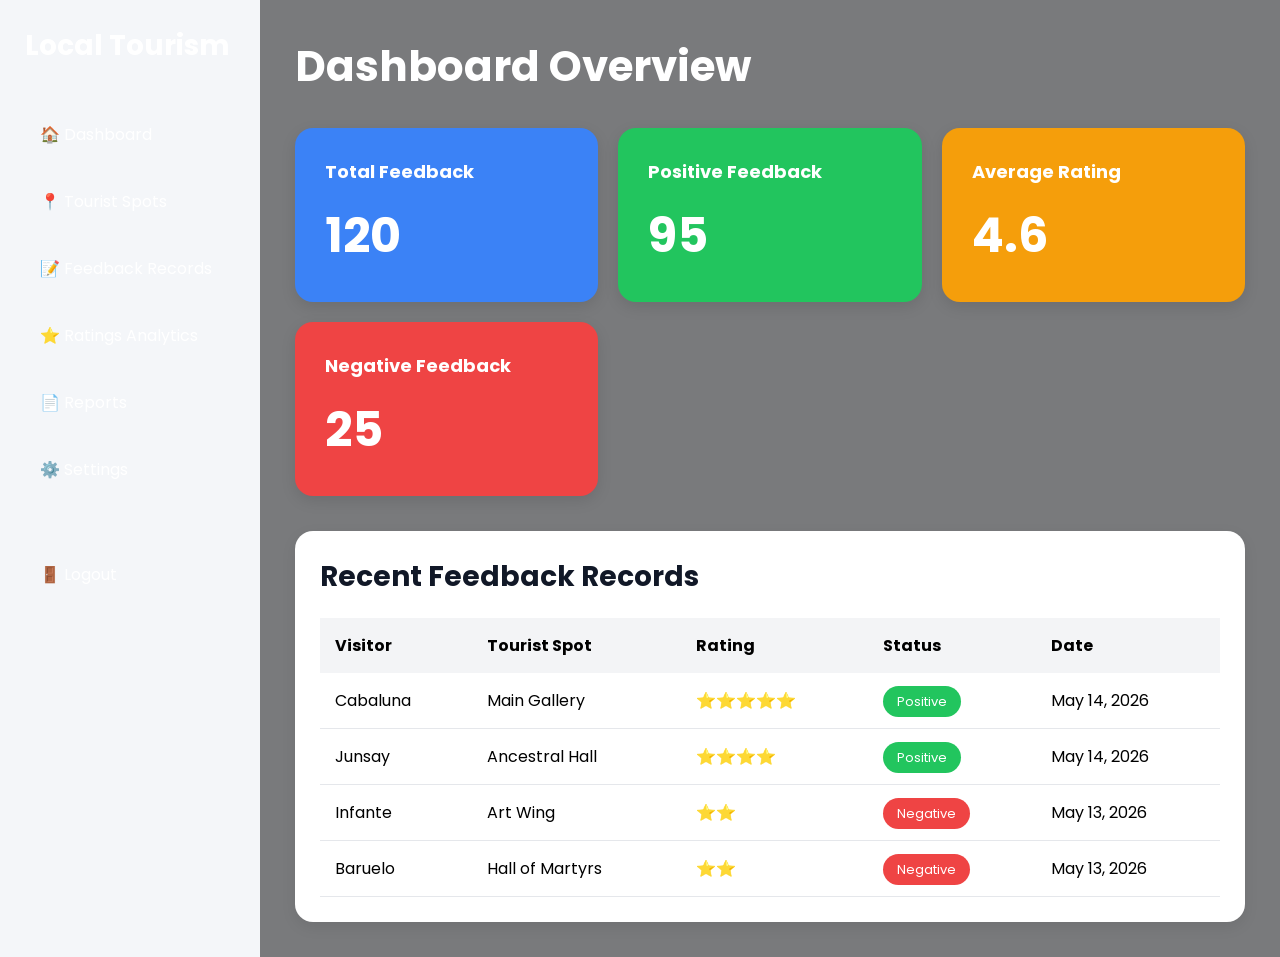
==== local-tourism-dashboard/index.html @ 6460615f "local tourism dashboard: update design and content" ====
<!DOCTYPE html>
<html lang="en">
<head>
  <meta charset="UTF-8">
  <meta name="viewport" content="width=device-width, initial-scale=1.0">

  <title>Tourism Feedback Dashboard</title>

  <link href="https://fonts.googleapis.com/css2?family=Poppins:wght@300;400;500;600;700&display=swap" rel="stylesheet">

  <link rel="stylesheet" href="style.css">
</head>

<body>

  <div class="sidebar">

    <div class="logo">
      Local Tourism 
    </div>

    <ul class="menu">
      <li class="active">🏠 Dashboard</li>
      <li>📍 Tourist Spots</li>
      <li>📝 Feedback Records</li>
      <li>⭐ Ratings Analytics</li>
      <li>📄 Reports</li>
      <li>⚙️ Settings</li>
      <li class="logout">🚪 Logout</li>
    </ul>

  </div>

  <div class="main">

    <div class="title">
      Dashboard Overview
    </div>

    <div class="cards">

      <div class="card blue">
        <h3>Total Feedback</h3>
        <h1>120</h1>
      </div>

      <div class="card green">
        <h3>Positive Feedback</h3>
        <h1>95</h1>
      </div>

      <div class="card orange">
        <h3>Average Rating</h3>
        <h1>4.6</h1>
      </div>

      <div class="card red">
        <h3>Negative Feedback</h3>
        <h1>25</h1>
      </div>

    </div>

    <!-- TABLE -->

    <div class="table-container">

      <div class="table-title">
        Recent Feedback Records
      </div>

      <table>

        <thead>
          <tr>
            <th>Visitor</th>
            <th>Tourist Spot</th>
            <th>Rating</th>
            <th>Status</th>
            <th>Date</th>
          </tr>
        </thead>

        <tbody>

          <tr>
            <td>Cabaluna</td>
            <td>Main Gallery</td>
            <td>⭐⭐⭐⭐⭐</td>
            <td><span class="positive">Positive</span></td>
            <td>May 14, 2026</td>
          </tr>

          <tr>
            <td>Junsay</td>
            <td>Ancestral Hall</td>
            <td>⭐⭐⭐⭐</td>
            <td><span class="positive">Positive</span></td>
            <td>May 14, 2026</td>
          </tr>

          <tr>
            <td>Infante</td>
            <td>Art Wing</td>
            <td>⭐⭐</td>
            <td><span class="negative">Negative</span></td>
            <td>May 13, 2026</td>
          </tr>

            <tr>
            <td>Baruelo</td>
            <td>Hall of Martyrs</td>
            <td>⭐⭐</td>
            <td><span class="negative">Negative</span></td>
            <td>May 13, 2026</td>
          </tr>

        </tbody>

      </table>

    </div>

  </div>

</body>
</html>
---- local-tourism-dashboard/style.css ----
*{
  margin:0;
  padding:0;
  box-sizing:border-box;
  font-family:'Poppins', sans-serif;
}

body{
  background:#f4f6f9;
  display:flex;
}

.sidebar{
  width:260px;
  height:100vh;
  background-image: url("https://images.unsplash.com/photo-1606819717115-9159c900370b?fm=jpg&q=60&w=3000&auto=format&fit=crop&ixlib=rb-4.1.0&ixid=M3wxMjA3fDB8MHxzZWFyY2h8OHx8YXJ0JTIwbXVzZXVtfGVufDB8fDB8fHww");
  background-size: cover;
  color:white;
  padding:25px;
  position:fixed;
  left:0;
  top:0;
}

.logo{
  font-size:28px;
  font-weight:700;
  margin-bottom:40px;
}

.menu{
  list-style:none;
}

.menu li{
  padding:15px;
  margin-bottom:12px;
  border-radius:12px;
  cursor:pointer;
  transition:0.3s;
}

.menu li:hover{
  background:#2563eb;
}

.logout{
  margin-top:50px;
}

.main{
  margin-left:260px;
  width:calc(100% - 260px);
  padding:35px;
  background-image: url("https://www.islands.com/img/gallery/a-bustling-yet-underrated-connecticut-city-is-home-to-americas-oldest-public-art-museum/l-intro-1733933490.jpg");
  background-size: cover;
  background-position: center;
  background-repeat: no-repeat;
  min-height: 100vh;
  background-blend-mode: darken;
  background-color: rgba(0,0,0,0.5);
}

.title{
  font-size:42px;
  font-weight:700;
  color:white;
  margin-bottom:30px;
}

.cards{
  display:grid;
  grid-template-columns:repeat(auto-fit,minmax(230px,1fr));
  gap:20px;
  margin-bottom:35px;
}

.card{
  padding:30px;
  border-radius:18px;
  color:white;
  box-shadow:0 5px 15px rgba(0,0,0,0.1);
}

.blue{
  background:#3b82f6;
}

.green{
  background:#22c55e;
}

.orange{
  background:#f59e0b;
}

.red{
  background:#ef4444;
}

.card h3{
  font-size:18px;
  margin-bottom:15px;
}

.card h1{
  font-size:48px;
}

.table-container{
  background:white;
  padding:25px;
  border-radius:18px;
  box-shadow:0 5px 15px rgba(0,0,0,0.08);
}

.table-title{
  font-size:28px;
  font-weight:700;
  margin-bottom:20px;
  color:#111827;
}

table{
  width:100%;
  border-collapse:collapse;
}

table th{
  background:#f3f4f6;
  padding:15px;
  text-align:left;
}

table td{
  padding:15px;
  border-bottom:1px solid #e5e7eb;
}

.positive{
  background:#22c55e;
  color:white;
  padding:6px 14px;
  border-radius:20px;
  font-size:13px;
}

.negative{
  background:#ef4444;
  color:white;
  padding:6px 14px;
  border-radius:20px;
  font-size:13px;
}

@media(max-width:768px){

  .sidebar{
    width:100px;
  }

  .logo{
    font-size:18px;
  }

  .menu li{
    font-size:12px;
    text-align:center;
  }

  .main{
    margin-left:100px;
    width:calc(100% - 100px);
  }

  .title{
    font-size:30px;
  }

}
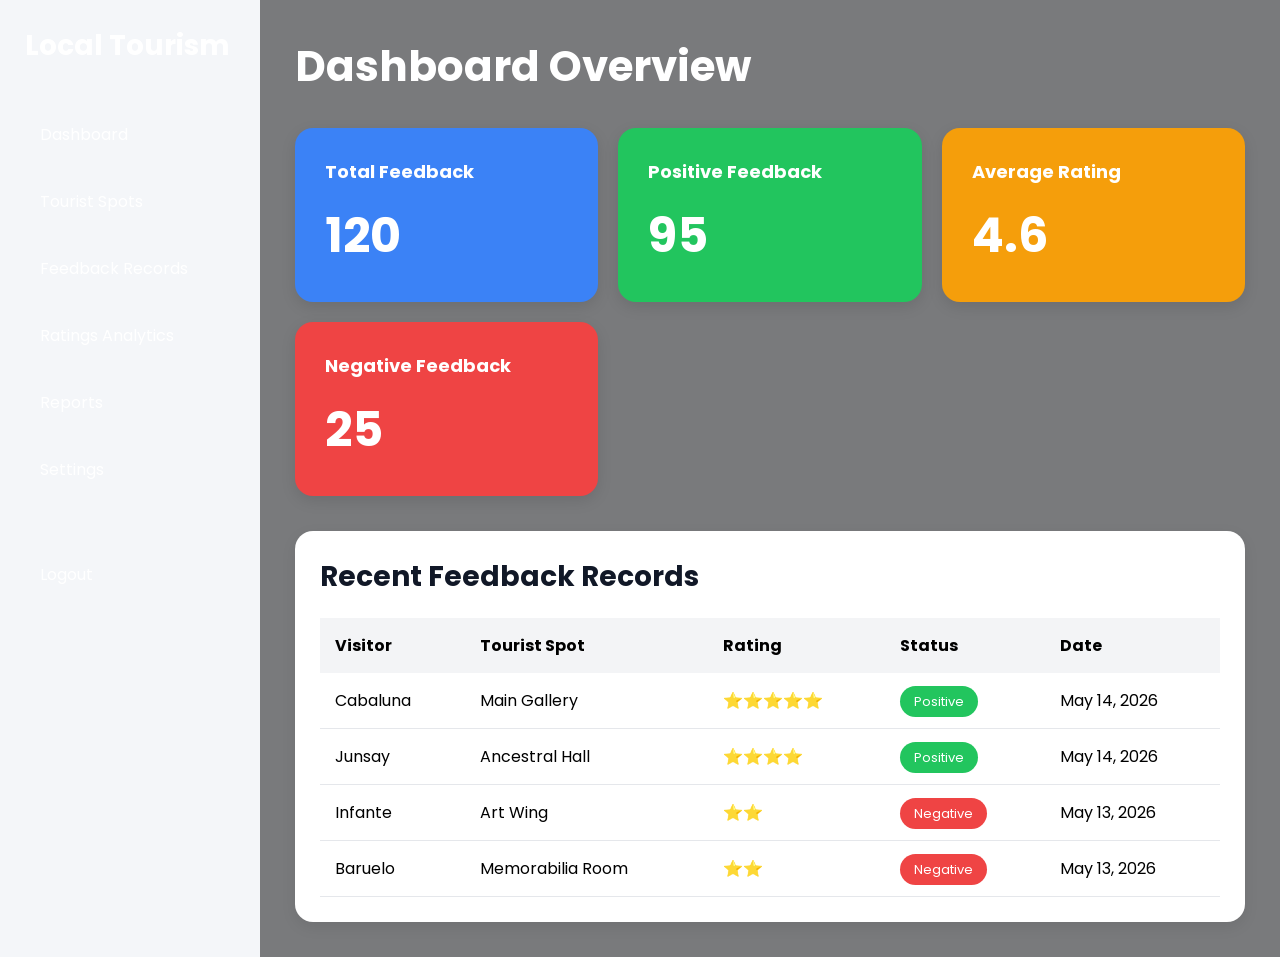
==== commit 910cdd8c: "local-tourism dashboard" ====
--- a/local-tourism-dashboard/index.html
+++ b/local-tourism-dashboard/index.html
@@ -20,19 +20,18 @@
     </div>
 
     <ul class="menu">
-      <li class="active">🏠 Dashboard</li>
-      <li>📍 Tourist Spots</li>
-      <li>📝 Feedback Records</li>
-      <li>⭐ Ratings Analytics</li>
-      <li>📄 Reports</li>
-      <li>⚙️ Settings</li>
-      <li class="logout">🚪 Logout</li>
+      <li class="active">Dashboard</li>
+      <li>Tourist Spots</li>
+      <li>Feedback Records</li>
+      <li>Ratings Analytics</li>
+      <li>Reports</li>
+      <li>Settings</li>
+      <li class="logout">Logout</li>
     </ul>
 
   </div>
 
   <div class="main">
-
     <div class="title">
       Dashboard Overview
     </div>
@@ -60,8 +59,6 @@
       </div>
 
     </div>
-
-    <!-- TABLE -->
 
     <div class="table-container">
 
@@ -109,7 +106,7 @@
 
             <tr>
             <td>Baruelo</td>
-            <td>Hall of Martyrs</td>
+            <td>Memorabilia Room</td>
             <td>⭐⭐</td>
             <td><span class="negative">Negative</span></td>
             <td>May 13, 2026</td>
